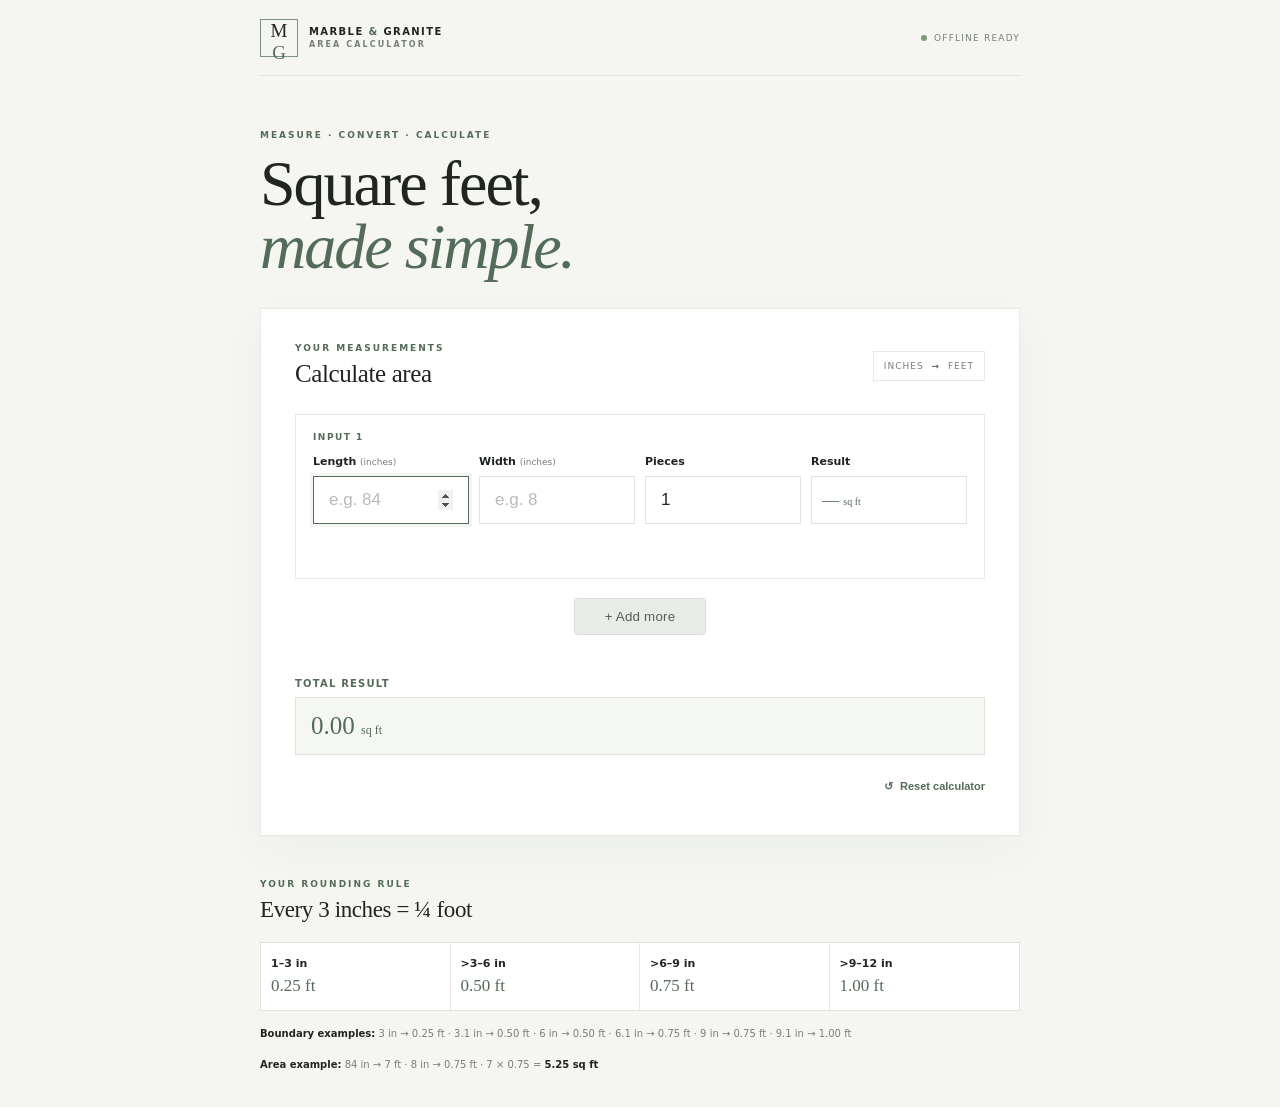
==== index.html @ 771517a1 "Force refresh stylesheet for latest UI" ====
<!doctype html>
<html lang="en"><head><meta charset="utf-8"><meta name="viewport" content="width=device-width, initial-scale=1"><meta name="theme-color" content="#f5f6f2"><meta name="apple-mobile-web-app-capable" content="yes"><meta name="apple-mobile-web-app-status-bar-style" content="default"><link rel="manifest" href="manifest.webmanifest"><link rel="icon" href="icons/icon.svg" type="image/svg+xml"><meta name="description" content="Marble and granite square feet calculator using 3-inch upward rounding."><title>Marble & Granite Calculator</title><link rel="stylesheet" href="style.css?v=10"><script src="script.js" defer></script></head>
<body><main class="page-shell">
<header class="topbar"><a class="brand" href="./"><span class="brand-mark">M<span>G</span></span><span class="brand-name">MARBLE <i>&</i> GRANITE<small>AREA CALCULATOR</small></span></a><span class="online-tag" id="appStatus" role="status"><span></span> CONNECTING OFFLINE MODE</span></header>
<section class="intro"><p class="eyebrow">MEASURE · CONVERT · CALCULATE</p><h1>Square feet,<br><em>made simple.</em></h1></section>
<section class="calculator" aria-labelledby="calc-title"><div class="card-heading"><div><p class="section-kicker">YOUR MEASUREMENTS</p><h2 id="calc-title">Calculate area</h2></div><span class="unit-chip">INCHES <b>→</b> FEET</span></div>
<div id="measurementList" class="measurement-list" aria-live="polite"></div>
<div class="add-measurement-wrap"><button class="add-measurement-button" id="addMeasurement" type="button">+ Add more</button></div>
<p class="error-message" id="error" role="alert" aria-live="polite"></p>
<div class="grand-total-field"><span>TOTAL RESULT</span><div class="grand-total-box"><strong id="grandTotal">0.00 <span>sq ft</span></strong></div></div>
<div class="actions"><button class="reset-button" id="reset" type="button">↺ <span>Reset calculator</span></button></div></section>
<section class="method"><p class="section-kicker">YOUR ROUNDING RULE</p><h2>Every 3 inches = ¼ foot</h2><div class="rounding-grid"><div><b>1–3 in</b><span>0.25 ft</span></div><div><b>&gt;3–6 in</b><span>0.50 ft</span></div><div><b>&gt;6–9 in</b><span>0.75 ft</span></div><div><b>&gt;9–12 in</b><span>1.00 ft</span></div></div><p class="example"><strong>Boundary examples:</strong> 3 in → 0.25 ft · 3.1 in → 0.50 ft · 6 in → 0.50 ft · 6.1 in → 0.75 ft · 9 in → 0.75 ft · 9.1 in → 1.00 ft</p><p class="example"><strong>Area example:</strong> 84 in → 7 ft · 8 in → 0.75 ft · 7 × 0.75 = <b>5.25 sq ft</b></p></section>
</main></body></html>
---- style.css ----
:root{color-scheme:light;--ink:#202522;--muted:#777e78;--line:#e7e9e5;--paper:#f5f6f2;--sage:#7d927f;--sage-dark:#536b58;--white:#fff}*{box-sizing:border-box}body{margin:0;background:var(--paper);color:var(--ink);font-family:Inter,ui-sans-serif,system-ui,-apple-system,"Segoe UI",sans-serif;-webkit-font-smoothing:antialiased}.page-shell{width:min(100% - 36px,760px);margin:0 auto}.topbar{height:76px;display:flex;align-items:center;justify-content:space-between;border-bottom:1px solid #dfe3dc}.brand{display:flex;align-items:center;gap:11px;color:inherit;text-decoration:none}.brand-mark{width:38px;height:38px;border:1px solid var(--sage);display:grid;place-items:center;font-family:Georgia,serif;font-size:19px;letter-spacing:-3px;padding-right:3px}.brand-mark span{color:var(--sage-dark)}.brand-name{font-size:10px;font-weight:800;letter-spacing:1.4px;line-height:1.5}.brand-name i{font-style:normal;color:var(--sage-dark)}.brand-name small{display:block;font-size:8px;letter-spacing:2.1px;color:var(--muted);font-weight:600}.online-tag{font-size:9px;letter-spacing:1.2px;color:var(--muted);display:flex;align-items:center;gap:7px}.online-tag span{width:6px;height:6px;background:#7c9a7e;border-radius:50%}.intro{padding:54px 0 30px;max-width:570px}.eyebrow,.section-kicker{font-size:9px;letter-spacing:2px;font-weight:800;color:var(--sage-dark);margin:0 0 13px}h1{font-family:Georgia,"Times New Roman",serif;font-size:clamp(42px,8vw,64px);font-weight:400;line-height:.98;letter-spacing:-2px;margin:0}h1 em{font-weight:400;color:var(--sage-dark)}.intro-copy{max-width:450px;color:var(--muted);font-size:13px;line-height:1.7;margin:18px 0 0}.calculator{background:var(--white);border:1px solid var(--line);padding:clamp(20px,5vw,34px);box-shadow:0 14px 45px #2733290a}.card-heading{display:flex;justify-content:space-between;align-items:center;margin-bottom:26px}.card-heading .section-kicker{margin-bottom:7px}h2{font-family:Georgia,"Times New Roman",serif;font-size:25px;font-weight:400;margin:0;letter-spacing:-.4px}.unit-chip{font-size:9px;letter-spacing:1px;color:var(--muted);border:1px solid var(--line);padding:9px 10px}.unit-chip b{color:var(--sage-dark);padding:0 4px}.dimension-grid{display:grid;grid-template-columns:1fr 1fr;gap:14px}.field{display:block;min-width:0}.field>span:first-child{display:block;font-size:11px;font-weight:700;margin-bottom:9px}.field small{font-size:10px;color:var(--muted);font-weight:400}.input-wrap{height:51px;border:1px solid #dfe3dc;display:flex;align-items:center;padding:0 13px;transition:border-color .2s}.input-wrap:focus-within{border-color:var(--sage-dark);box-shadow:0 0 0 3px #7d927f18}.input-wrap input{width:100%;min-width:0;border:0;outline:0;background:transparent;color:var(--ink);font:600 17px inherit;font-size:17px}.input-wrap input::placeholder{color:#b7bcb7;font-weight:400}.input-wrap>b{font-size:10px;color:var(--muted);font-weight:600}.pieces-field{margin-top:18px;max-width:calc(50% - 7px)}.conversion-panel{margin-top:25px;background:#f5f7f3;padding:18px 20px}.conversion-heading{display:flex;justify-content:space-between;gap:10px;font-size:8px;letter-spacing:1.1px;font-weight:800;color:var(--muted)}.conversion-heading span:last-child{text-align:right;font-weight:500;letter-spacing:.5px}.conversion-values{display:flex;align-items:center;gap:20px;margin-top:18px}.conversion-values>div:not(.multiply){display:flex;align-items:baseline;gap:7px}.conversion-values small{font-size:10px;color:var(--muted)}.conversion-values strong{font-family:Georgia,serif;font-size:26px;font-weight:400}.conversion-values span{font-size:10px;color:var(--muted)}.multiply{font-size:17px;color:#a3aaa2}.conversion-note{font-size:10px;color:var(--muted);margin-top:13px}.error-message{font-size:11px;color:#b54747;min-height:15px;margin:8px 0 0}.result-panel{margin-top:16px;background:var(--ink);color:white;padding:20px 22px}.result-top{display:flex;justify-content:space-between;align-items:center;padding-bottom:16px;border-bottom:1px solid #ffffff25}.result-top span,.result-main small{font-size:9px;letter-spacing:1.4px;color:#c2c9c1}.result-top strong{font-size:13px;font-weight:500}.result-main{display:flex;justify-content:space-between;align-items:end;padding-top:17px}.result-main>div:first-child{display:flex;flex-direction:column;gap:6px}.result-main>div:first-child>strong{font-family:Georgia,serif;font-size:clamp(34px,7vw,46px);font-weight:400;letter-spacing:-1px}.result-main>div:first-child>strong span{font-family:inherit;font-size:14px;color:#c2c9c1;letter-spacing:0}.piece-count{display:flex;flex-direction:column;align-items:flex-end;gap:4px}.piece-count strong{font-family:Georgia,serif;font-size:24px;font-weight:400}.result-foot{font-size:9px;color:#aeb8ae;margin-top:15px}.actions{display:flex;justify-content:flex-end;margin-top:17px}.reset-button{border:0;background:transparent;color:var(--sage-dark);font-size:11px;font-weight:600;cursor:pointer;padding:8px 0}.reset-button span{margin-left:4px}.method{padding:43px 0 34px}.method .section-kicker{margin-bottom:8px}.method h2{font-size:23px}.rounding-grid{display:grid;grid-template-columns:repeat(4,1fr);margin-top:19px;border:1px solid #dfe3dc;background:#fff}.rounding-grid>div{padding:14px 10px;display:flex;flex-direction:column;gap:6px;border-right:1px solid var(--line)}.rounding-grid>div:last-child{border:0}.rounding-grid b{font-size:11px}.rounding-grid span{font-family:Georgia,serif;font-size:17px;color:var(--sage-dark)}.example{font-size:10px;line-height:1.7;color:var(--muted);margin:14px 0 0}.example strong,.example b{color:var(--ink)}footer{border-top:1px solid #dfe3dc;padding:18px 0 25px;display:flex;justify-content:space-between;gap:12px;font-size:8px;letter-spacing:1px;color:#858d85}@media(max-width:520px){.page-shell{width:min(100% - 28px,760px)}.topbar{height:66px}.online-tag{font-size:8px;letter-spacing:.6px}.intro{padding:42px 0 25px}.intro-copy{font-size:12px}.dimension-grid{gap:10px}.pieces-field{max-width:calc(50% - 5px)}.conversion-panel{padding:16px 13px}.conversion-heading{font-size:7px}.conversion-values{gap:12px}.conversion-values strong{font-size:23px}.result-panel{padding:18px 16px}.rounding-grid>div{padding:12px 7px}.rounding-grid b{font-size:10px}.rounding-grid span{font-size:15px}footer{font-size:7px}}@media(max-width:360px){.brand-name{font-size:8px}.online-tag{display:flex;font-size:7px;letter-spacing:.2px;gap:4px}.conversion-heading span:last-child{max-width:120px}.rounding-grid span{font-size:13px}}

/* UI layout update: keep the pieces control beside the live result. */
.pieces-result-row{display:grid;grid-template-columns:minmax(125px,.72fr) minmax(0,1.8fr);gap:14px;align-items:stretch;margin-top:18px}.pieces-result-row .pieces-field{margin-top:0;max-width:none;align-self:start}.pieces-result-row .result-panel{margin-top:0;min-width:0}.pieces-result-row .result-main>div:first-child>strong{font-size:clamp(27px,5vw,40px)}.pieces-result-row .result-foot{line-height:1.5}@media(max-width:420px){.pieces-result-row{grid-template-columns:minmax(105px,.72fr) minmax(0,1.5fr);gap:9px}.pieces-result-row .result-panel{padding:15px 12px}.pieces-result-row .result-top span{font-size:8px}.pieces-result-row .result-top strong{font-size:11px}.pieces-result-row .result-main>div:first-child>strong{font-size:29px}.pieces-result-row .result-main>div:first-child>strong span{font-size:12px}.pieces-result-row .piece-count strong{font-size:20px}.pieces-result-row .result-foot{font-size:8px}}


/* Compact matching input/result fields. Calculation output styling only. */
.pieces-result-row{grid-template-columns:1fr 1fr;gap:14px;align-items:start}
.pieces-result-row .pieces-field{max-width:none;margin-top:0}
.total-area-field>span:first-child{display:block;font-size:11px;font-weight:700;margin-bottom:9px;color:var(--sage-dark);letter-spacing:.35px}
.total-area-box{height:51px;border:1px solid #dfe3dc;background:#fff;display:flex;align-items:center;padding:0 13px;min-width:0}
.total-area-box strong{font-family:Georgia,"Times New Roman",serif;font-size:21px;font-weight:500;color:var(--sage-dark);white-space:nowrap}
.total-area-box strong span{font-family:inherit;font-size:11px;color:var(--sage-dark)}
.sr-only{position:absolute!important;width:1px!important;height:1px!important;padding:0!important;margin:-1px!important;overflow:hidden!important;clip:rect(0,0,0,0)!important;white-space:nowrap!important;border:0!important}
@media(max-width:420px){.pieces-result-row{grid-template-columns:1fr 1fr;gap:10px}.total-area-box{padding:0 10px}.total-area-box strong{font-size:19px}.total-area-box strong span{font-size:10px}}


/* Multiple-measurement interface */
.measurement-list{display:flex;flex-direction:column;gap:14px}
.measurement-card{border:1px solid var(--line);background:#fff;padding:17px}
.measurement-card-heading{display:flex;align-items:center;justify-content:space-between;margin-bottom:13px;color:var(--sage-dark);font-size:9px;font-weight:800;letter-spacing:1.5px}
.measurement-grid{display:grid;grid-template-columns:repeat(4,minmax(0,1fr));gap:10px;align-items:end}
.measurement-grid .field>span:first-child{font-size:11px;font-weight:700;margin-bottom:8px}
.measurement-grid .field small{font-size:9px}
.measurement-grid .input-wrap,.row-result-box{height:48px;min-width:0}
.row-result-box{border:1px solid #dfe3dc;background:#fff;display:flex;align-items:center;padding:0 10px;overflow:hidden}
.row-result-box strong{font-family:Georgia,"Times New Roman",serif;font-size:17px;font-weight:500;color:var(--sage-dark);white-space:nowrap}
.row-result-box strong span{font-family:inherit;font-size:10px;color:var(--sage-dark)}
.row-error{min-height:0;margin:0;color:#b54747;font-size:10px}
.row-error:not(:empty){margin-top:8px}
.add-measurement-wrap{display:flex;justify-content:center;margin:19px 0 10px}
.add-measurement-button{min-width:132px;border:1px solid #d9ddd7;background:#e9ebe7;color:#555d56;padding:10px 22px;border-radius:4px;font:600 12px inherit;letter-spacing:.2px;cursor:pointer}
.add-measurement-button:hover{background:#dfe3dc}
.add-measurement-button:focus-visible{outline:2px solid var(--sage-dark);outline-offset:3px}
.grand-total-field{margin-top:18px}
.grand-total-field>span{display:block;color:var(--sage-dark);font-size:10px;font-weight:800;letter-spacing:1.2px;margin-bottom:8px}
.grand-total-box{height:58px;border:1px solid #dfe3dc;background:#f5f7f3;display:flex;align-items:center;padding:0 15px}
.grand-total-box strong{font-family:Georgia,"Times New Roman",serif;font-size:25px;font-weight:500;color:var(--sage-dark)}
.grand-total-box strong span{font-size:12px}
@media(max-width:560px){.measurement-grid{grid-template-columns:repeat(2,minmax(0,1fr));gap:13px 10px}.measurement-card{padding:14px}.measurement-grid .input-wrap,.row-result-box{height:49px}.row-result-box strong{font-size:18px}}

/* Informational converted-dimension hint; does not affect calculations. */
.conversion-info{margin:7px 0 0;color:var(--ink);font-size:10px;font-weight:400;line-height:1.45}
.conversion-info-note{display:block;margin-top:2px;color:var(--muted);font-size:9px;font-weight:400}


/* Keep the measurement row aligned and reserve space for the optional info line. */
.measurement-grid{align-items:start}
.measurement-grid .row-result-field .conversion-info{min-height:30px;text-align:center}
.measurement-grid .row-result-field .conversion-info-note{display:none}
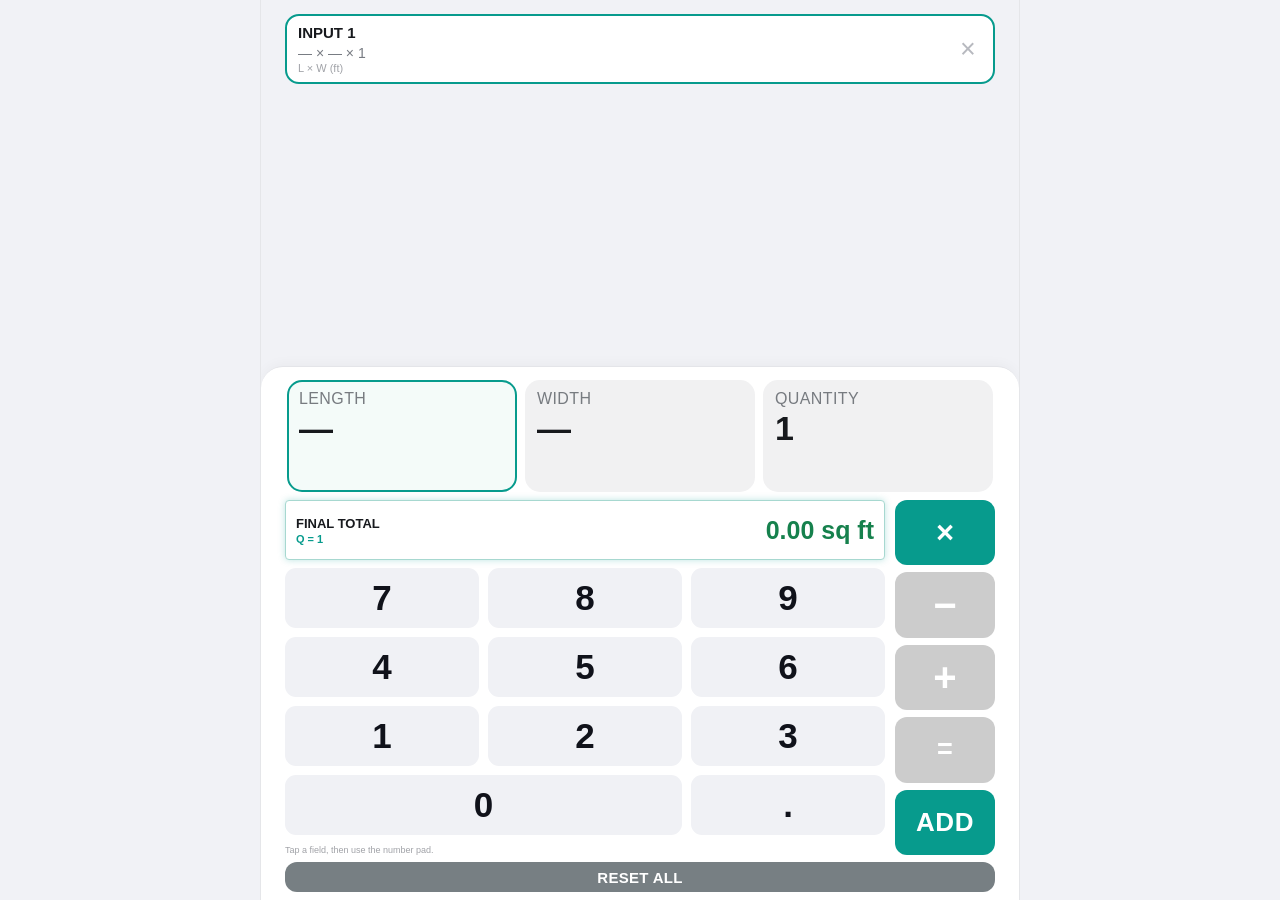
==== commit 715dd2a4: "Publish approved custom keypad calculator as main UI" ====
--- a/index.html
+++ b/index.html
@@ -1,13 +1,218 @@
 <!doctype html>
-<html lang="en"><head><meta charset="utf-8"><meta name="viewport" content="width=device-width, initial-scale=1"><meta name="theme-color" content="#f5f6f2"><meta name="apple-mobile-web-app-capable" content="yes"><meta name="apple-mobile-web-app-status-bar-style" content="default"><link rel="manifest" href="manifest.webmanifest"><link rel="icon" href="icons/icon.svg" type="image/svg+xml"><meta name="description" content="Marble and granite square feet calculator using 3-inch upward rounding."><title>Marble & Granite Calculator</title><link rel="stylesheet" href="style.css?v=10"><script src="script.js" defer></script></head>
-<body><main class="page-shell">
-<header class="topbar"><a class="brand" href="./"><span class="brand-mark">M<span>G</span></span><span class="brand-name">MARBLE <i>&</i> GRANITE<small>AREA CALCULATOR</small></span></a><span class="online-tag" id="appStatus" role="status"><span></span> CONNECTING OFFLINE MODE</span></header>
-<section class="intro"><p class="eyebrow">MEASURE · CONVERT · CALCULATE</p><h1>Square feet,<br><em>made simple.</em></h1></section>
-<section class="calculator" aria-labelledby="calc-title"><div class="card-heading"><div><p class="section-kicker">YOUR MEASUREMENTS</p><h2 id="calc-title">Calculate area</h2></div><span class="unit-chip">INCHES <b>→</b> FEET</span></div>
-<div id="measurementList" class="measurement-list" aria-live="polite"></div>
-<div class="add-measurement-wrap"><button class="add-measurement-button" id="addMeasurement" type="button">+ Add more</button></div>
-<p class="error-message" id="error" role="alert" aria-live="polite"></p>
-<div class="grand-total-field"><span>TOTAL RESULT</span><div class="grand-total-box"><strong id="grandTotal">0.00 <span>sq ft</span></strong></div></div>
-<div class="actions"><button class="reset-button" id="reset" type="button">↺ <span>Reset calculator</span></button></div></section>
-<section class="method"><p class="section-kicker">YOUR ROUNDING RULE</p><h2>Every 3 inches = ¼ foot</h2><div class="rounding-grid"><div><b>1–3 in</b><span>0.25 ft</span></div><div><b>&gt;3–6 in</b><span>0.50 ft</span></div><div><b>&gt;6–9 in</b><span>0.75 ft</span></div><div><b>&gt;9–12 in</b><span>1.00 ft</span></div></div><p class="example"><strong>Boundary examples:</strong> 3 in → 0.25 ft · 3.1 in → 0.50 ft · 6 in → 0.50 ft · 6.1 in → 0.75 ft · 9 in → 0.75 ft · 9.1 in → 1.00 ft</p><p class="example"><strong>Area example:</strong> 84 in → 7 ft · 8 in → 0.75 ft · 7 × 0.75 = <b>5.25 sq ft</b></p></section>
-</main></body></html>+<html lang="en">
+<head>
+<meta charset="utf-8">
+<meta name="viewport" content="width=device-width, initial-scale=1, viewport-fit=cover">
+<meta name="theme-color" content="#f1f2f6">
+<meta name="description" content="Marble and granite square feet calculator with custom keypad and offline support.">
+<link rel="manifest" href="manifest.webmanifest">
+<link rel="icon" href="icons/icon.svg" type="image/svg+xml">
+<title>Marble &amp; Granite Calculator</title>
+<style>
+:root{color-scheme:light;--ink:#17191d;--muted:#92949a;--panel:#f0f1f5;--key:#f0f1f5;--teal:#079b8d;--line:#e5e6ea}
+*{box-sizing:border-box}
+html,body{margin:0;min-height:100%;font-family:Arial,Helvetica,sans-serif;color:var(--ink);background:#f1f2f6}
+body{min-height:100dvh}
+.app{height:100dvh;max-width:760px;margin:0 auto;display:flex;flex-direction:column;overflow:hidden;background:#f1f2f6}
+.measurements{flex:1;min-height:110px;overflow:auto;padding:14px 16px 12px}
+.measurement-list{display:flex;flex-direction:column;gap:8px}
+.measurement{background:#fff;border:1px solid #e5e6e9;border-radius:14px;padding:8px 11px;display:grid;grid-template-columns:minmax(0,1fr) 28px;gap:8px;align-items:center}
+.measurement.active{border:2px solid var(--teal);box-shadow:none}
+.measurement-title{font-size:15px;font-weight:800;margin-bottom:4px}
+.measurement-summary{font-size:14px;color:#777b82;line-height:1.15}
+.measurement-caption{font-size:11px;color:#a1a3a8;margin-top:1px}
+.measurement-result{font-size:15px;font-weight:800;white-space:nowrap;text-align:right}
+.delete{border:0;background:transparent;color:#b7b9bf;font-size:27px;line-height:1;cursor:pointer;padding:0}
+.entry-area{background:#fff;border-top:1px solid #e4e5e9;border-radius:22px 22px 0 0;padding:10px 16px max(8px,env(safe-area-inset-bottom));box-shadow:0 -3px 12px #17191d08}
+.fields{display:grid;grid-template-columns:repeat(3,minmax(0,1fr));gap:8px;padding:3px 2px 8px}
+.field{min-width:0;border:2px solid transparent;border-radius:15px;background:#f1f1f2;padding:8px 10px 6px;min-height:76px;cursor:pointer}
+.field.selected{border:2px solid var(--teal);background:#f4fbf9;box-shadow:none}
+.field-label{font-size:clamp(12px,3.5vw,16px);letter-spacing:.4px;color:#777b80;white-space:nowrap}
+.field-value{font-size:clamp(25px,7vw,34px);font-weight:700;line-height:1.2;overflow:hidden;text-overflow:ellipsis;white-space:nowrap}
+.controls{display:grid;grid-template-columns:minmax(0,1fr) 74px;gap:10px;align-items:stretch}
+.left-controls{min-width:0;display:flex;flex-direction:column;gap:8px}
+.total{min-height:60px;border:1px solid #a7d8d0;box-shadow:0 0 7px #079b8d44;border-radius:4px;padding:8px 10px;display:flex;align-items:center;justify-content:space-between;gap:6px;background:#fff}
+.total-label{font-size:13px;font-weight:800;white-space:nowrap}
+.total-quantity{font-size:11px;font-weight:800;color:var(--teal);margin-top:2px;white-space:nowrap}
+.total-value{font-size:clamp(19px,5.2vw,25px);font-weight:800;color:#16814d;white-space:nowrap}
+.keypad{display:grid;grid-template-columns:repeat(3,minmax(0,1fr));gap:9px}
+.key{height:clamp(46px,7.4vh,60px);border:0;border-radius:11px;background:var(--key);color:#10121a;font-size:clamp(25px,6.5vw,35px);font-weight:700;cursor:pointer}
+.key:active,.action:active{filter:brightness(.94)}
+.key.zero{grid-column:span 2}
+.side-controls{display:grid;grid-template-rows:repeat(5,1fr);gap:7px}
+.action{border:0;border-radius:12px;background:#ccc;color:#fff;font-size:clamp(25px,7vw,40px);font-weight:700;cursor:pointer}
+.action.add{background:var(--teal);font-size:clamp(18px,5vw,26px);letter-spacing:.5px}
+.action.reset{background:#777f83;font-size:15px;letter-spacing:.3px}
+.action.dummy{background:#ccc;color:#fff;cursor:default;pointer-events:none}
+.action.backspace{background:var(--teal);color:#fff;font-size:clamp(23px,6vw,31px)}
+.action.equals{background:#ccc;color:#fff;font-size:27px;cursor:default;pointer-events:none}
+.helper{font-size:9px;color:#a0a2a7;margin-top:2px}
+@media(min-width:600px){.app{border-left:1px solid #e5e6e9;border-right:1px solid #e5e6e9}.measurements{padding-left:24px;padding-right:24px}.entry-area{padding-left:24px;padding-right:24px}.controls{grid-template-columns:minmax(0,1fr) 100px}.field{min-height:112px}}
+@media(max-height:680px){.field{min-height:76px;padding:8px}.fields{padding-bottom:9px}.entry-area{padding-top:10px}.key{height:clamp(43px,8.7vh,60px)}.left-controls{gap:8px}.keypad,.side-controls{gap:7px}.total{min-height:60px}}
+</style>
+</head>
+<body>
+<main class="app">
+  <section class="measurements" aria-label="Measurement list">
+    <div class="measurement-list" id="measurementList"></div>
+  </section>
+  <section class="entry-area" aria-label="Calculator keypad">
+    <div class="fields">
+      <div class="field selected" data-select="length" role="button" tabindex="0" aria-label="Select length">
+        <div class="field-label">LENGTH</div><div class="field-value" id="activeLength">—</div>
+      </div>
+      <div class="field" data-select="width" role="button" tabindex="0" aria-label="Select width">
+        <div class="field-label">WIDTH</div><div class="field-value" id="activeWidth">—</div>
+      </div>
+      <div class="field" data-select="pieces" role="button" tabindex="0" aria-label="Select quantity">
+        <div class="field-label">QUANTITY</div><div class="field-value" id="activePieces">1</div>
+      </div>
+    </div>
+    <div class="controls">
+      <div class="left-controls">
+        <div class="total">
+          <div><div class="total-label">FINAL TOTAL</div><div class="total-quantity" id="totalQuantity">Q = 1</div></div>
+          <span class="total-value" id="grandTotal">0.00 sq ft</span>
+        </div>
+        <div class="keypad" id="keypad">
+          <button class="key" data-key="7">7</button><button class="key" data-key="8">8</button><button class="key" data-key="9">9</button>
+          <button class="key" data-key="4">4</button><button class="key" data-key="5">5</button><button class="key" data-key="6">6</button>
+          <button class="key" data-key="1">1</button><button class="key" data-key="2">2</button><button class="key" data-key="3">3</button>
+          <button class="key zero" data-key="0">0</button><button class="key" data-key=".">.</button>
+        </div>
+        <div class="helper" id="status" aria-live="polite">Tap a field, then use the number pad.</div>
+      </div>
+      <div class="side-controls">
+        <button class="action backspace" id="backspace" type="button" aria-label="Delete last digit">×</button>
+        <button class="action dummy" type="button" tabindex="-1" aria-disabled="true">−</button>
+        <button class="action dummy" type="button" tabindex="-1" aria-disabled="true">+</button>
+        <button class="action equals" type="button" tabindex="-1" aria-disabled="true" aria-label="Disabled">=</button>
+        <button class="action add" id="add" type="button">ADD</button>
+      </div>
+    </div>
+    <button class="action reset" id="reset" type="button" style="width:100%;height:30px;margin-top:7px">RESET ALL</button>
+  </section>
+</main>
+<script>
+(function(){
+"use strict";
+const $=id=>document.getElementById(id);
+const list=$("measurementList");
+let rows=[];
+let nextId=2;
+let activeId=1;
+let activeField="length";
+const fields=["length","width","pieces"];
+function inchesToFeet(inches){
+  const wholeFeet=Math.floor(inches/12);
+  const remainder=inches-wholeFeet*12;
+  if(remainder===0)return wholeFeet;
+  if(remainder<=3)return wholeFeet+0.25;
+  if(remainder<=6)return wholeFeet+0.50;
+  if(remainder<=9)return wholeFeet+0.75;
+  return wholeFeet+1.00;
+}
+function roundToTwo(value){return Math.floor((value+Number.EPSILON)*100+0.5)/100;}
+function format(value){return roundToTwo(value).toFixed(2);}
+function formatFeet(value){return Number.isInteger(value)?value+" ft":value.toFixed(2).replace(/0+$/,"").replace(/\.$/,"")+" ft";}
+function rowResult(row){
+  if(row.length===""&&row.width==="")return null;
+  if(row.length===""||row.width==="")return null;
+  const length=Number(row.length),width=Number(row.width),pieces=Number(row.pieces);
+  if(!Number.isFinite(length)||!Number.isFinite(width)||length<=0||width<=0||!Number.isInteger(pieces)||pieces<1)return null;
+  return inchesToFeet(length)*inchesToFeet(width)*pieces;
+}
+function escapeText(value){return String(value).replace(/[&<>"']/g,ch=>({"&":"&amp;","<":"&lt;",">":"&gt;",'"':"&quot;","'":"&#39;"}[ch]));}
+function render(){
+  list.innerHTML="";
+  let total=0;
+  let totalQuantity=0;
+  rows.forEach((row,index)=>{
+    const quantity=Number(row.pieces);
+    if(row.pieces!==""&&Number.isFinite(quantity)&&quantity>0&&Number.isInteger(quantity))totalQuantity+=quantity;
+    const result=rowResult(row);
+    if(result!==null)total+=result;
+    const card=document.createElement("article");
+    card.className="measurement"+(row.id===activeId?" active":"");
+    const summary=(row.length||"—")+" × "+(row.width||"—")+" × "+(row.pieces===""?"—":row.pieces);
+    const feetSummary=row.length!==""&&row.width!==""?formatFeet(inchesToFeet(Number(row.length)))+" × "+formatFeet(inchesToFeet(Number(row.width))):"L × W (ft)";
+    card.innerHTML='<div><div class="measurement-title">INPUT '+(index+1)+'</div><div class="measurement-summary">'+escapeText(summary)+'</div><div class="measurement-caption">'+escapeText(feetSummary)+'</div></div><button class="delete" type="button" aria-label="Remove input '+(index+1)+'">×</button>';
+    card.addEventListener("click",event=>{
+      if(event.target.closest(".delete"))return;
+      activeId=row.id;activeField="length";render();
+    });
+    card.querySelector(".delete").addEventListener("click",()=>{
+      if(rows.length===1){rows[0]={id:1,length:"",width:"",pieces:"1"};nextId=2;activeId=1;activeField="length";}
+      else{rows=rows.filter(item=>item.id!==row.id);if(activeId===row.id){activeId=rows[0].id;activeField="length";}}
+      render();
+    });
+    list.appendChild(card);
+  });
+  $("grandTotal").textContent=format(total)+" sq ft";
+  $("totalQuantity").textContent="Q = "+totalQuantity;
+  const active=rows.find(row=>row.id===activeId)||rows[0];
+  if(active){
+    $("activeLength").textContent=active.length||"—";
+    $("activeWidth").textContent=active.width||"—";
+    $("activePieces").textContent=active.pieces===""?"—":active.pieces;
+  }
+  document.querySelectorAll(".field").forEach(el=>el.classList.toggle("selected",el.dataset.select===activeField));
+}
+function addRow(){
+  const incomplete=rows.find(row=>rowResult(row)===null);
+  if(incomplete){
+    activeId=incomplete.id;
+    activeField=incomplete.length===""?"length":incomplete.width===""?"width":"pieces";
+    render();
+    $("status").textContent="Complete INPUT "+(rows.indexOf(incomplete)+1)+" before adding another input.";
+    return;
+  }
+  const row={id:nextId++,length:"",width:"",pieces:"1"};
+  rows.push(row);activeId=row.id;activeField="length";render();$("status").textContent="INPUT "+rows.length+" added. Enter its length and width.";
+}
+function enterKey(value){
+  const row=rows.find(item=>item.id===activeId);
+  if(!row)return;
+  let current=row[activeField]||"";
+  if(value==="."){
+    if(current.includes("."))return;
+    current=current===""?"0.":current+".";
+  }else{
+    if(current==="0")current=value;
+    else current+=value;
+  }
+  row[activeField]=current;
+  render();
+}
+document.querySelectorAll(".field").forEach(el=>{
+  const select=()=>{activeField=el.dataset.select;render();};
+  el.addEventListener("click",select);
+  el.addEventListener("keydown",event=>{if(event.key==="Enter"||event.key===" "){event.preventDefault();select();}});
+});
+$("keypad").addEventListener("click",event=>{
+  const button=event.target.closest("[data-key]");
+  if(button)enterKey(button.dataset.key);
+});
+$("add").addEventListener("click",addRow);
+$("backspace").addEventListener("click",()=>{
+  const row=rows.find(item=>item.id===activeId);
+  if(!row)return;
+  const current=row[activeField]||"";
+  if(current.length>0){row[activeField]=current.slice(0,-1);render();}
+});
+$("reset").addEventListener("click",()=>{
+  rows=[{id:1,length:"",width:"",pieces:"1"}];nextId=2;activeId=1;activeField="length";render();
+});
+rows=[{id:1,length:"",width:"",pieces:"1"}];
+render();
+})();
+</script>
+<script>
+if ("serviceWorker" in navigator) {
+  window.addEventListener("load", () => {
+    navigator.serviceWorker.register("./sw.js").catch(() => {});
+  });
+}
+</script>
+</body>
+</html>
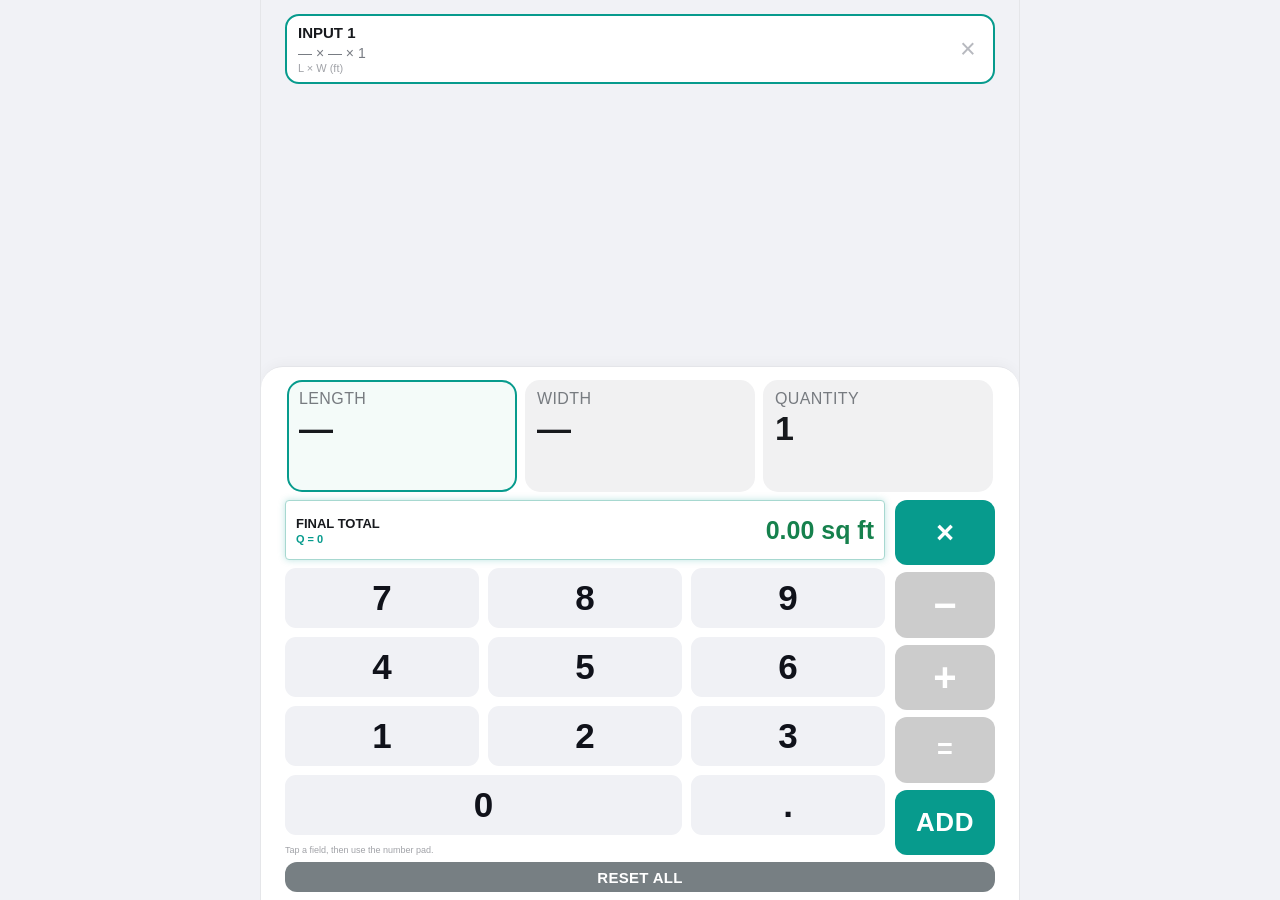
==== commit 8508fe9e: "Fix incomplete input totals and scroll to latest measurements" ====
--- a/index.html
+++ b/index.html
@@ -128,10 +128,12 @@
   let total=0;
   let totalQuantity=0;
   rows.forEach((row,index)=>{
-    const quantity=Number(row.pieces);
-    if(row.pieces!==""&&Number.isFinite(quantity)&&quantity>0&&Number.isInteger(quantity))totalQuantity+=quantity;
     const result=rowResult(row);
-    if(result!==null)total+=result;
+    if(result!==null){
+      total+=result;
+      const quantity=Number(row.pieces);
+      if(Number.isFinite(quantity)&&quantity>0&&Number.isInteger(quantity))totalQuantity+=quantity;
+    }
     const card=document.createElement("article");
     card.className="measurement"+(row.id===activeId?" active":"");
     const summary=(row.length||"—")+" × "+(row.width||"—")+" × "+(row.pieces===""?"—":row.pieces);
@@ -168,7 +170,10 @@
     return;
   }
   const row={id:nextId++,length:"",width:"",pieces:"1"};
-  rows.push(row);activeId=row.id;activeField="length";render();$("status").textContent="INPUT "+rows.length+" added. Enter its length and width.";
+  rows.push(row);activeId=row.id;activeField="length";render();
+  const measurementScroller=document.querySelector(".measurements");
+  measurementScroller.scrollTop=measurementScroller.scrollHeight;
+  $("status").textContent="INPUT "+rows.length+" added. Enter its length and width.";
 }
 function enterKey(value){
   const row=rows.find(item=>item.id===activeId);
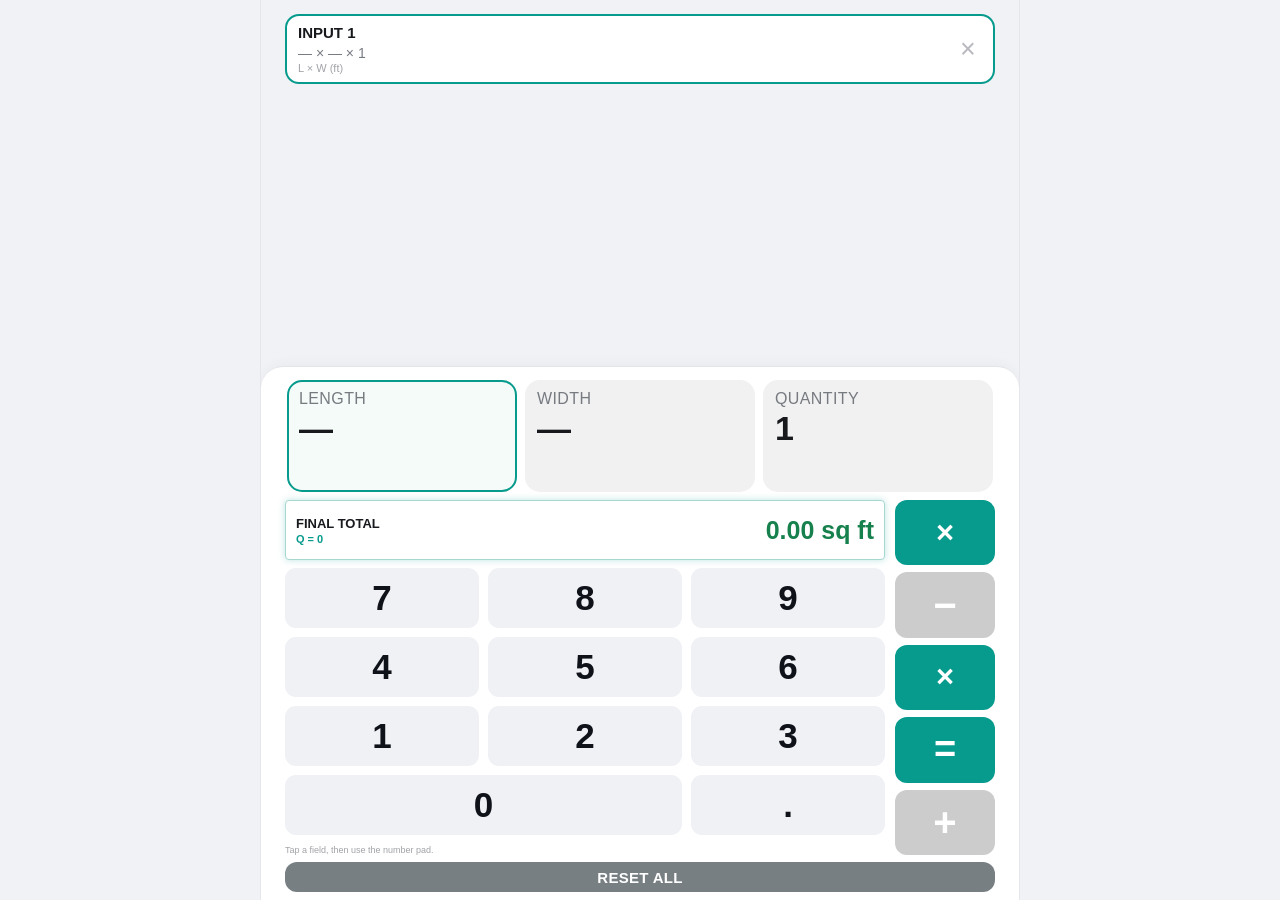
==== commit 7456f568: "Add next-field button and restyle add action as equals" ====
--- a/index.html
+++ b/index.html
@@ -42,6 +42,8 @@
 .side-controls{display:grid;grid-template-rows:repeat(5,1fr);gap:7px}
 .action{border:0;border-radius:12px;background:#ccc;color:#fff;font-size:clamp(25px,7vw,40px);font-weight:700;cursor:pointer}
 .action.add{background:var(--teal);font-size:clamp(18px,5vw,26px);letter-spacing:.5px}
+.action.equals-action{font-size:clamp(27px,7vw,38px);letter-spacing:0}
+.action.next-field{background:var(--teal);color:#fff;font-size:clamp(23px,6vw,31px)}
 .action.reset{background:#777f83;font-size:15px;letter-spacing:.3px}
 .action.dummy{background:#ccc;color:#fff;cursor:default;pointer-events:none}
 .action.backspace{background:var(--teal);color:#fff;font-size:clamp(23px,6vw,31px)}
@@ -85,9 +87,9 @@
       <div class="side-controls">
         <button class="action backspace" id="backspace" type="button" aria-label="Delete last digit">×</button>
         <button class="action dummy" type="button" tabindex="-1" aria-disabled="true">−</button>
+        <button class="action next-field" id="nextField" type="button" aria-label="Select next field">×</button>
+        <button class="action add equals-action" id="add" type="button" aria-label="Add next input">=</button>
         <button class="action dummy" type="button" tabindex="-1" aria-disabled="true">+</button>
-        <button class="action equals" type="button" tabindex="-1" aria-disabled="true" aria-label="Disabled">=</button>
-        <button class="action add" id="add" type="button">ADD</button>
       </div>
     </div>
     <button class="action reset" id="reset" type="button" style="width:100%;height:30px;margin-top:7px">RESET ALL</button>
@@ -172,7 +174,9 @@
   const row={id:nextId++,length:"",width:"",pieces:"1"};
   rows.push(row);activeId=row.id;activeField="length";render();
   const measurementScroller=document.querySelector(".measurements");
-  measurementScroller.scrollTop=measurementScroller.scrollHeight;
+  requestAnimationFrame(()=>{
+    measurementScroller.scrollTop=measurementScroller.scrollHeight;
+  });
   $("status").textContent="INPUT "+rows.length+" added. Enter its length and width.";
 }
 function enterKey(value){
@@ -199,6 +203,19 @@
   if(button)enterKey(button.dataset.key);
 });
 $("add").addEventListener("click",addRow);
+$("nextField").addEventListener("click",()=>{
+  const fieldOrder=["length","width","pieces"];
+  const currentIndex=fieldOrder.indexOf(activeField);
+  if(currentIndex<2){
+    activeField=fieldOrder[currentIndex+1];
+  }else{
+    const currentIndexInRows=rows.findIndex(item=>item.id===activeId);
+    const nextRow=rows[currentIndexInRows+1];
+    if(nextRow){activeId=nextRow.id;activeField="length";}
+    else{$("status").textContent="All fields selected. Tap = to add the next input.";}
+  }
+  render();
+});
 $("backspace").addEventListener("click",()=>{
   const row=rows.find(item=>item.id===activeId);
   if(!row)return;
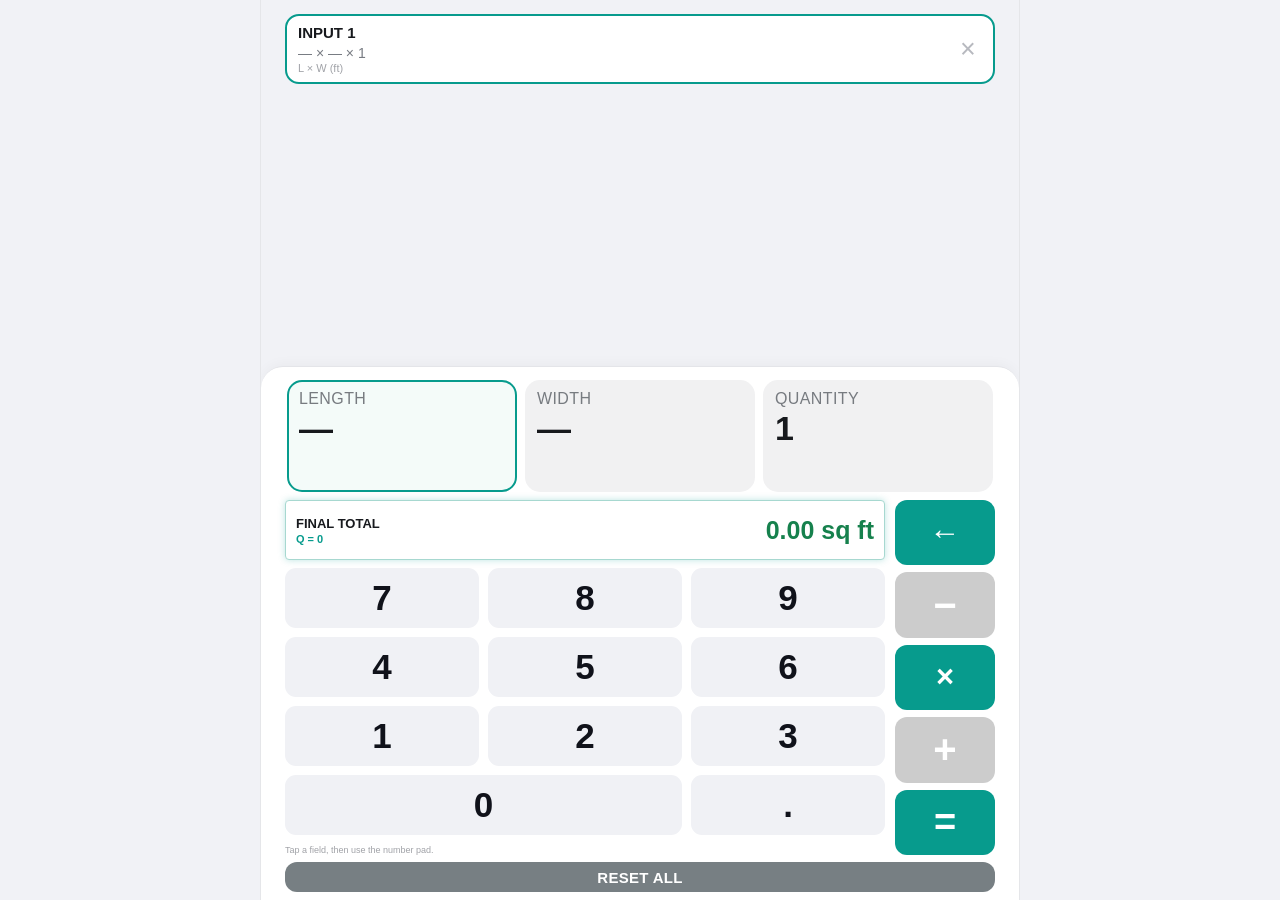
==== commit 25490d25: "Update backspace arrow icon and swap add and plus button positions" ====
--- a/index.html
+++ b/index.html
@@ -85,11 +85,11 @@
         <div class="helper" id="status" aria-live="polite">Tap a field, then use the number pad.</div>
       </div>
       <div class="side-controls">
-        <button class="action backspace" id="backspace" type="button" aria-label="Delete last digit">×</button>
+        <button class="action backspace" id="backspace" type="button" aria-label="Delete last digit">←</button>
         <button class="action dummy" type="button" tabindex="-1" aria-disabled="true">−</button>
         <button class="action next-field" id="nextField" type="button" aria-label="Select next field">×</button>
+        <button class="action dummy" type="button" tabindex="-1" aria-disabled="true">+</button>
         <button class="action add equals-action" id="add" type="button" aria-label="Add next input">=</button>
-        <button class="action dummy" type="button" tabindex="-1" aria-disabled="true">+</button>
       </div>
     </div>
     <button class="action reset" id="reset" type="button" style="width:100%;height:30px;margin-top:7px">RESET ALL</button>
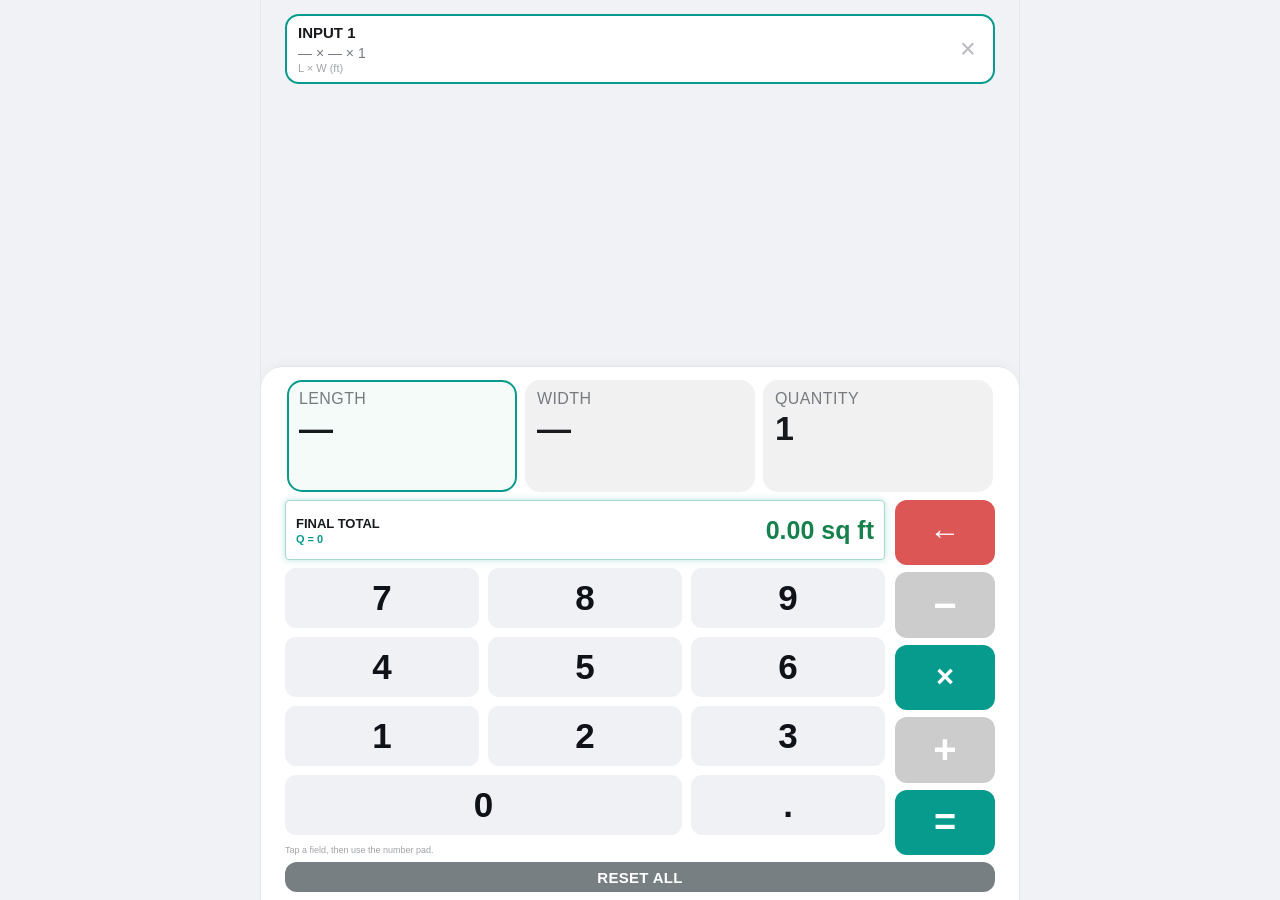
==== commit fee1b1ce: "Style backspace button in soft red for clearer delete action" ====
--- a/index.html
+++ b/index.html
@@ -46,7 +46,7 @@
 .action.next-field{background:var(--teal);color:#fff;font-size:clamp(23px,6vw,31px)}
 .action.reset{background:#777f83;font-size:15px;letter-spacing:.3px}
 .action.dummy{background:#ccc;color:#fff;cursor:default;pointer-events:none}
-.action.backspace{background:var(--teal);color:#fff;font-size:clamp(23px,6vw,31px)}
+.action.backspace{background:#dc5656;color:#fff;font-size:clamp(23px,6vw,31px)}
 .action.equals{background:#ccc;color:#fff;font-size:27px;cursor:default;pointer-events:none}
 .helper{font-size:9px;color:#a0a2a7;margin-top:2px}
 @media(min-width:600px){.app{border-left:1px solid #e5e6e9;border-right:1px solid #e5e6e9}.measurements{padding-left:24px;padding-right:24px}.entry-area{padding-left:24px;padding-right:24px}.controls{grid-template-columns:minmax(0,1fr) 100px}.field{min-height:112px}}
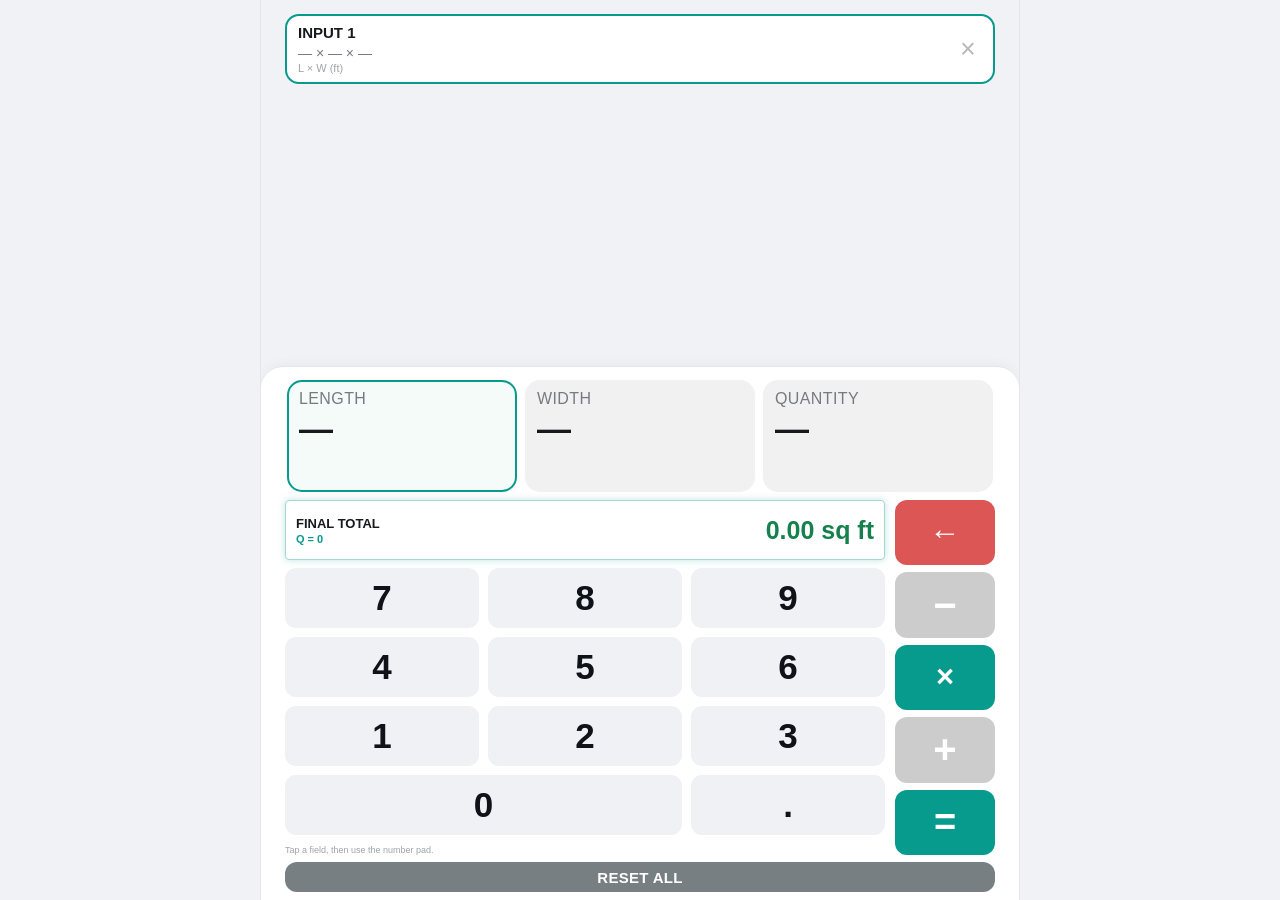
==== commit 2a80843c: "Set quantity field default to blank" ====
--- a/index.html
+++ b/index.html
@@ -146,7 +146,7 @@
       activeId=row.id;activeField="length";render();
     });
     card.querySelector(".delete").addEventListener("click",()=>{
-      if(rows.length===1){rows[0]={id:1,length:"",width:"",pieces:"1"};nextId=2;activeId=1;activeField="length";}
+      if(rows.length===1){rows[0]={id:1,length:"",width:"",pieces:""};nextId=2;activeId=1;activeField="length";}
       else{rows=rows.filter(item=>item.id!==row.id);if(activeId===row.id){activeId=rows[0].id;activeField="length";}}
       render();
     });
@@ -171,7 +171,7 @@
     $("status").textContent="Complete INPUT "+(rows.indexOf(incomplete)+1)+" before adding another input.";
     return;
   }
-  const row={id:nextId++,length:"",width:"",pieces:"1"};
+  const row={id:nextId++,length:"",width:"",pieces:""};
   rows.push(row);activeId=row.id;activeField="length";render();
   const measurementScroller=document.querySelector(".measurements");
   requestAnimationFrame(()=>{
@@ -223,9 +223,9 @@
   if(current.length>0){row[activeField]=current.slice(0,-1);render();}
 });
 $("reset").addEventListener("click",()=>{
-  rows=[{id:1,length:"",width:"",pieces:"1"}];nextId=2;activeId=1;activeField="length";render();
-});
-rows=[{id:1,length:"",width:"",pieces:"1"}];
+  rows=[{id:1,length:"",width:"",pieces:""}];nextId=2;activeId=1;activeField="length";render();
+});
+rows=[{id:1,length:"",width:"",pieces:""}];
 render();
 })();
 </script>
